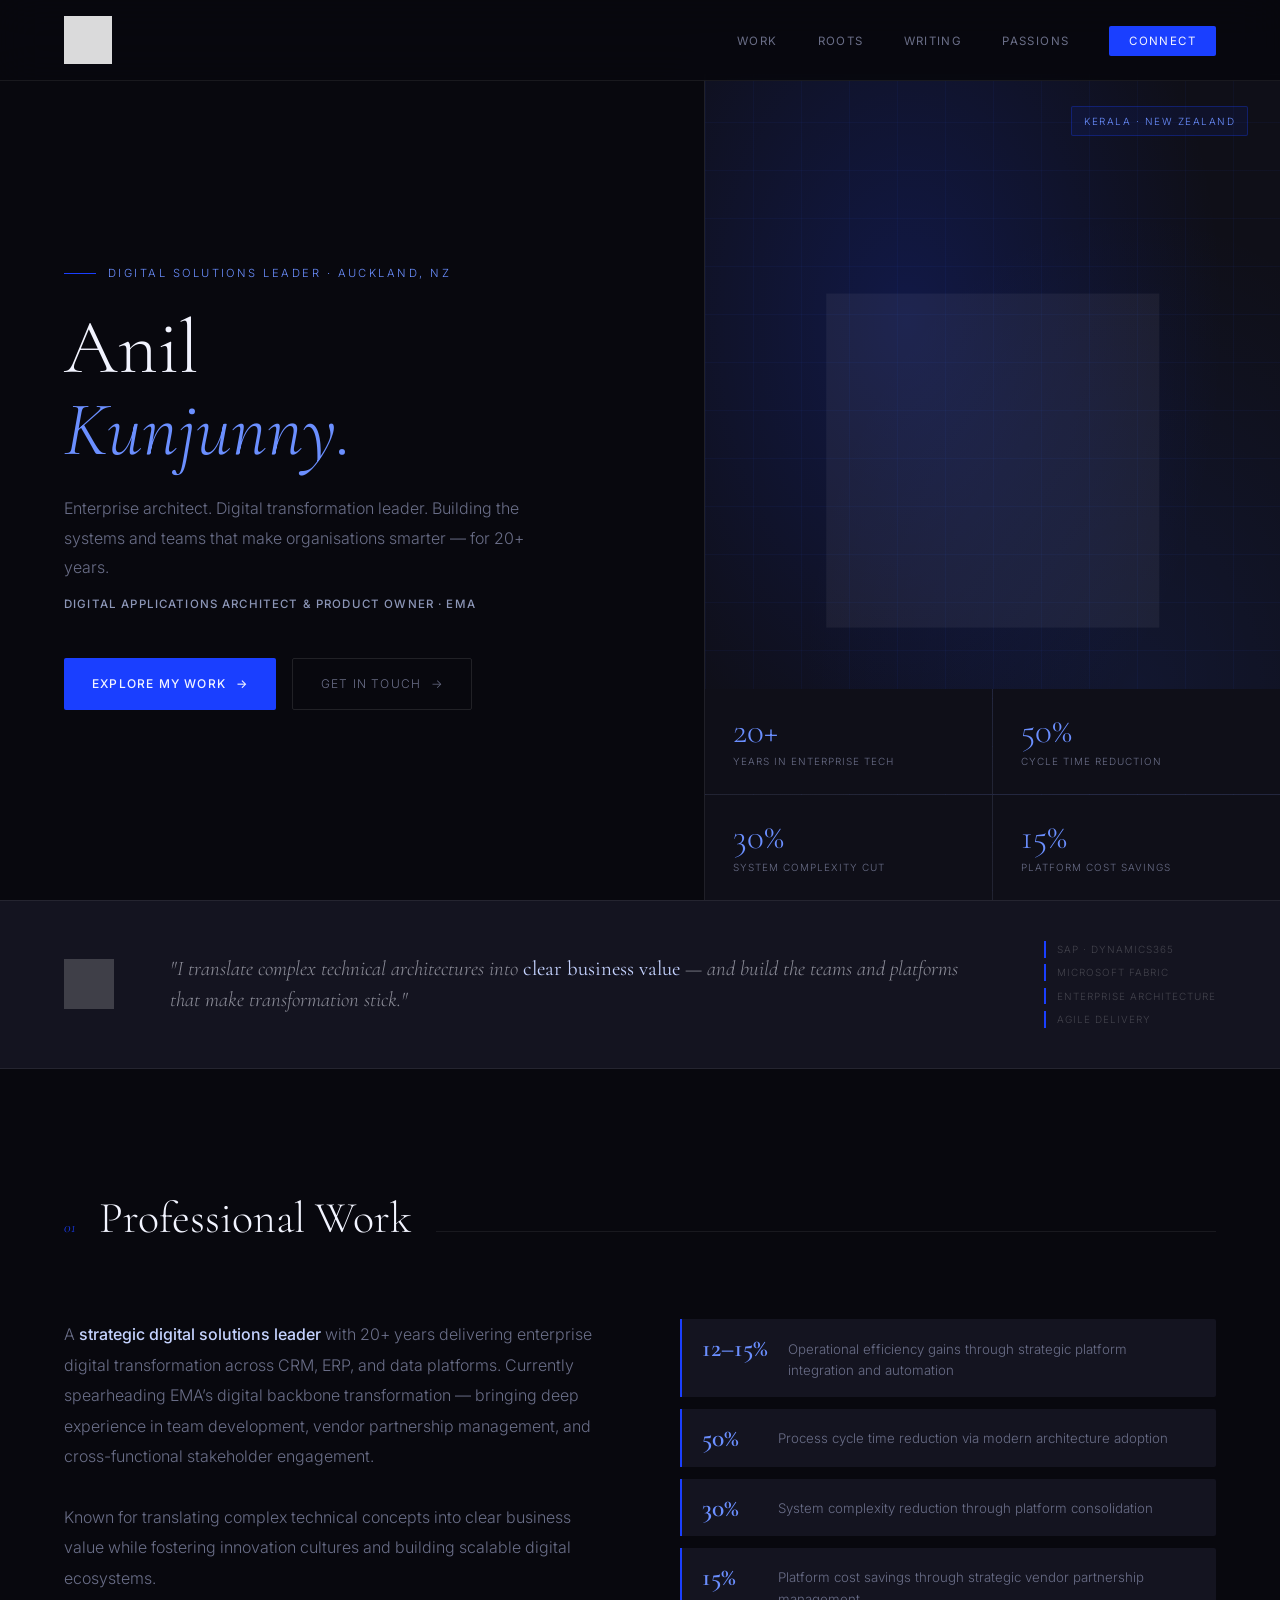
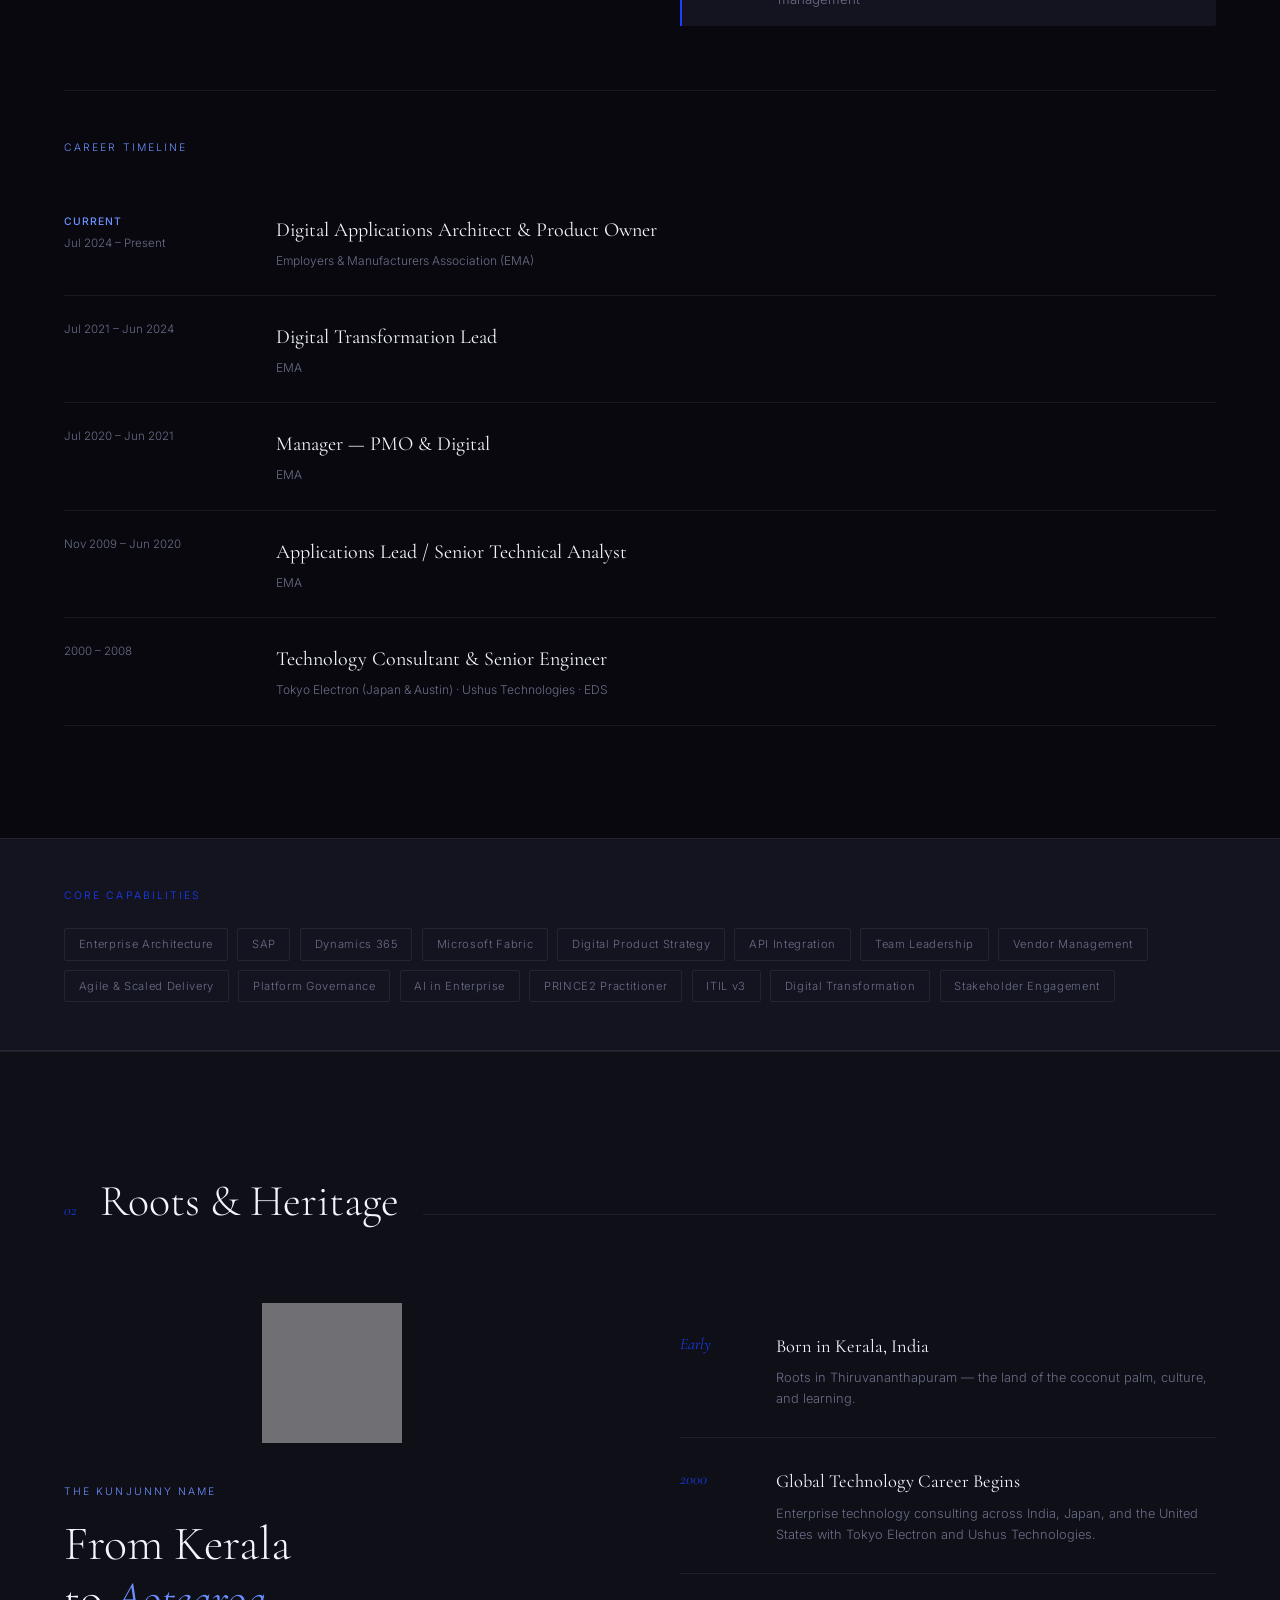
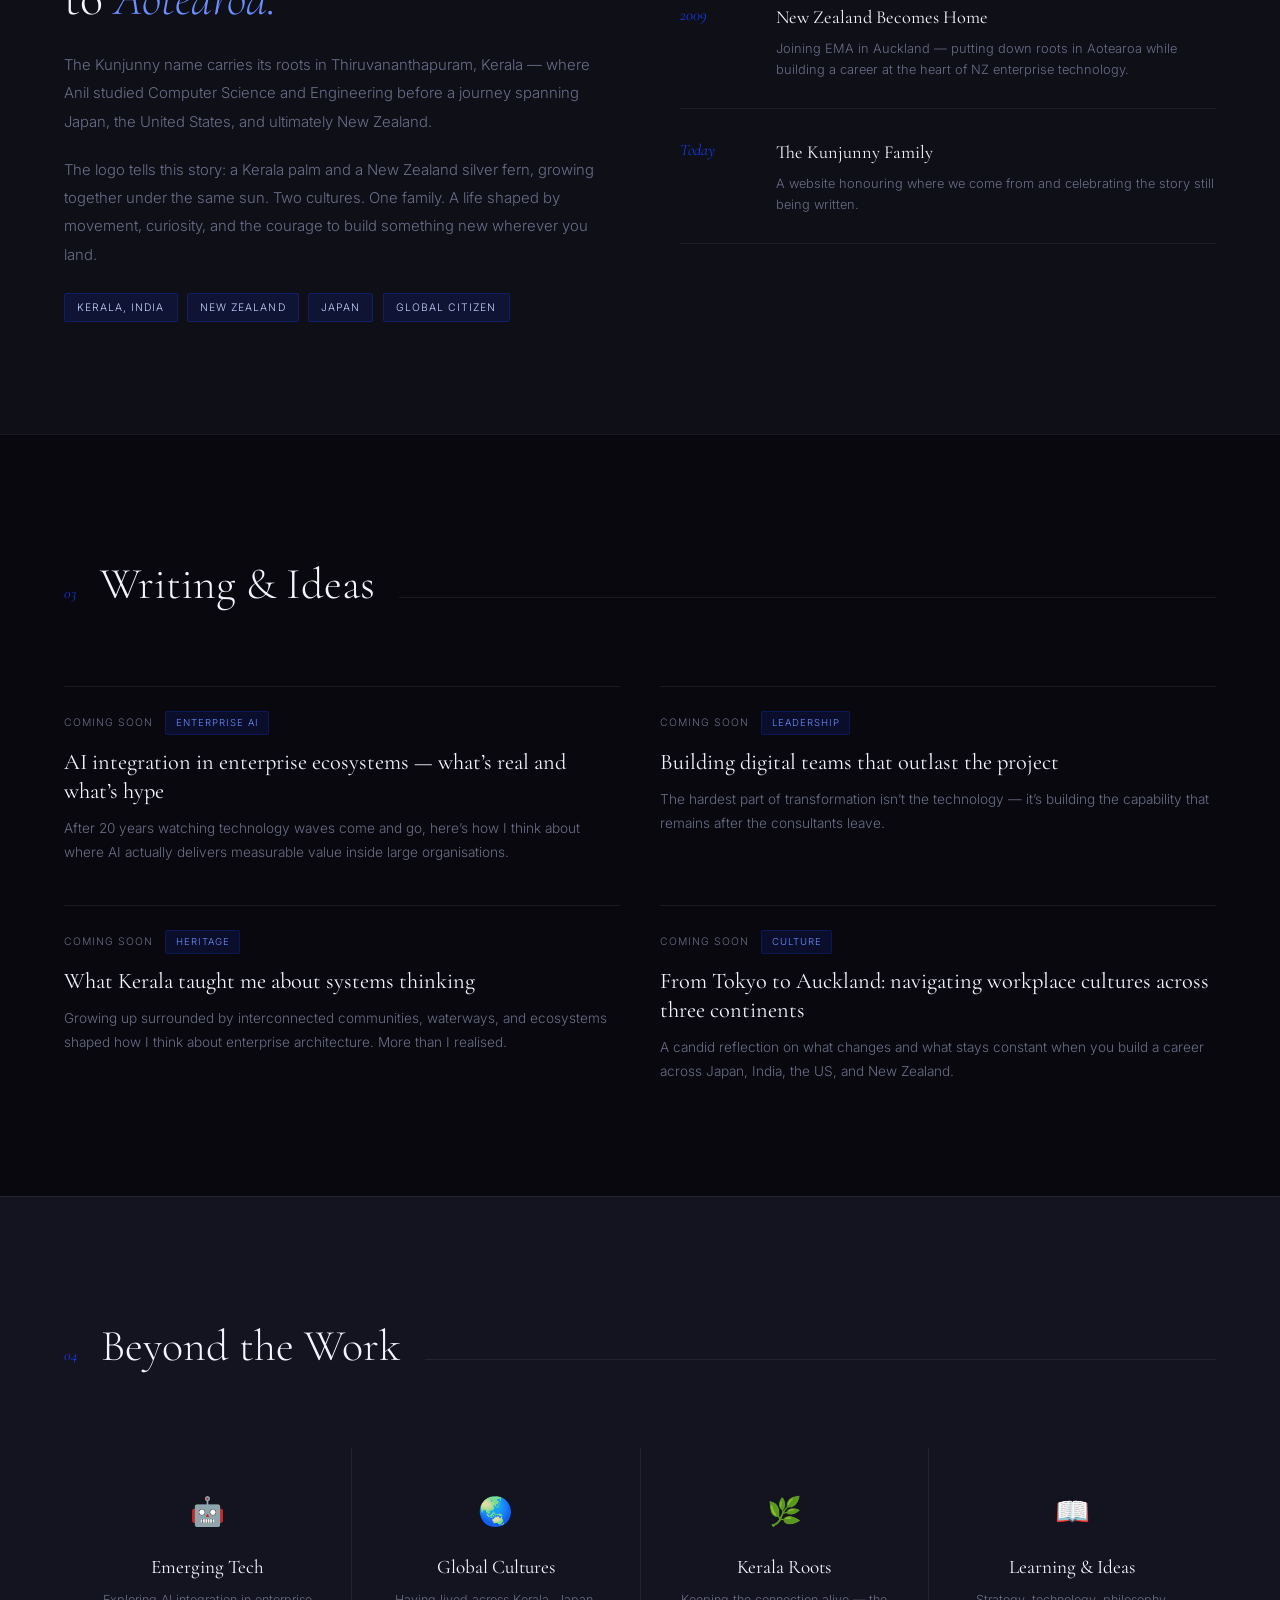
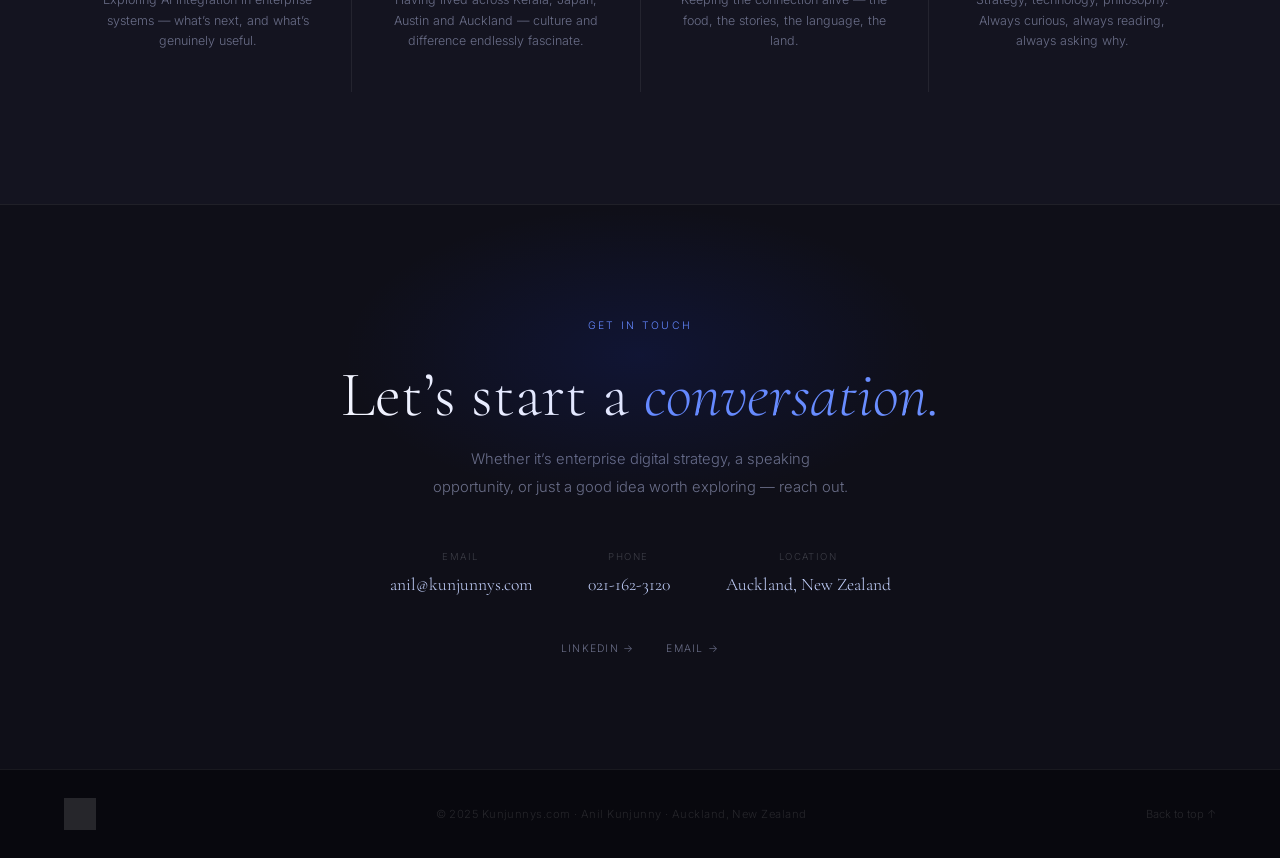
==== index.html @ 0f0575e3 "Add files via upload" ====
<!DOCTYPE html>
<html lang="en">
<head>
  <meta charset="UTF-8"/>
  <meta name="viewport" content="width=device-width,initial-scale=1.0"/>
  <title>Anil Kunjunny — Digital Solutions Leader</title>
  <link href="https://fonts.googleapis.com/css2?family=Cormorant+Garamond:ital,wght@0,300;0,400;0,600;1,300;1,400&family=Inter:wght@300;400;500;600&display=swap" rel="stylesheet"/>
  <style>
    *,*::before,*::after{box-sizing:border-box;margin:0;padding:0}
    :root{
      --black:#08080E;
      --black-mid:#0F0F18;
      --black-card:#141420;
      --black-hover:#1A1A28;
      --blue:#1A3FFF;
      --blue-mid:#2D5BFF;
      --blue-soft:#6B8FFF;
      --blue-pale:#C5D3FF;
      --blue-glow:rgba(26,63,255,0.12);
      --white:#F2F4FF;
      --muted:#6A6E88;
      --line:rgba(255,255,255,0.07);
    }
    html{scroll-behavior:smooth}
    body{background:var(--black);color:var(--white);font-family:'Inter',sans-serif;font-weight:300;line-height:1.7;overflow-x:hidden}

    /* NAV */
    nav{position:fixed;top:0;left:0;right:0;z-index:100;display:flex;justify-content:space-between;align-items:center;padding:1rem 4rem;background:rgba(8,8,14,0.93);backdrop-filter:blur(20px);border-bottom:1px solid var(--line);opacity:0;animation:fadeDown .8s ease .2s forwards}
    .nav-logo img{height:48px;width:auto;display:block;filter:brightness(0) invert(1);opacity:.85}
    .nav-links{display:flex;gap:2.5rem;list-style:none;align-items:center}
    .nav-links a{font-size:.72rem;font-weight:400;letter-spacing:.12em;text-transform:uppercase;color:var(--muted);text-decoration:none;transition:color .2s}
    .nav-links a:hover{color:var(--blue-soft)}
    .nav-cta{background:var(--blue)!important;color:var(--white)!important;padding:.5rem 1.25rem;border-radius:2px}
    .nav-cta:hover{background:var(--blue-mid)!important}

    /* HERO */
    .hero{min-height:100vh;display:grid;grid-template-columns:1.1fr .9fr;padding-top:74px}
    .hero-left{display:flex;flex-direction:column;justify-content:center;padding:6rem 4rem;opacity:0;animation:fadeUp 1s ease .5s forwards}
    .hero-eyebrow{font-size:.7rem;letter-spacing:.22em;text-transform:uppercase;color:var(--blue-soft);margin-bottom:1.5rem;display:flex;align-items:center;gap:.75rem}
    .hero-eyebrow::before{content:'';display:block;width:2rem;height:1px;background:var(--blue)}
    .hero-title{font-family:'Cormorant Garamond',serif;font-size:clamp(3.2rem,6vw,5.5rem);font-weight:300;line-height:1.06;color:var(--white);margin-bottom:1.5rem}
    .hero-title em{font-style:italic;color:var(--blue-soft)}
    .hero-subtitle{font-size:1rem;color:var(--muted);max-width:460px;line-height:1.85;margin-bottom:.75rem}
    .hero-role{font-size:.72rem;font-weight:500;letter-spacing:.1em;color:var(--blue-pale);margin-bottom:2.75rem;text-transform:uppercase;opacity:.7}
    .hero-actions{display:flex;gap:1rem;flex-wrap:wrap}
    .btn-primary{display:inline-flex;align-items:center;gap:.6rem;background:var(--blue);color:var(--white);text-decoration:none;padding:.9rem 1.75rem;font-size:.75rem;letter-spacing:.1em;text-transform:uppercase;font-weight:500;border-radius:2px;transition:background .2s,transform .2s,box-shadow .2s}
    .btn-primary:hover{background:var(--blue-mid);transform:translateY(-2px);box-shadow:0 8px 24px rgba(26,63,255,.35)}
    .btn-secondary{display:inline-flex;align-items:center;gap:.6rem;border:1px solid rgba(255,255,255,.1);color:var(--muted);text-decoration:none;padding:.9rem 1.75rem;font-size:.75rem;letter-spacing:.1em;text-transform:uppercase;border-radius:2px;transition:border-color .2s,color .2s}
    .btn-secondary:hover{border-color:var(--blue-soft);color:var(--blue-soft)}
    .btn-arrow{transition:transform .2s}
    .btn-primary:hover .btn-arrow,.btn-secondary:hover .btn-arrow{transform:translateX(4px)}

    .hero-right{position:relative;background:var(--black-mid);border-left:1px solid var(--line);overflow:hidden;opacity:0;animation:fadeIn 1.2s ease .7s forwards}
    .hero-bg-glow{position:absolute;inset:0;background:radial-gradient(ellipse at 35% 30%,rgba(26,63,255,.2) 0%,transparent 60%),radial-gradient(ellipse at 75% 75%,rgba(45,91,255,.1) 0%,transparent 55%)}
    .hero-grid-overlay{position:absolute;inset:0;background-image:linear-gradient(rgba(45,91,255,.05) 1px,transparent 1px),linear-gradient(90deg,rgba(45,91,255,.05) 1px,transparent 1px);background-size:48px 48px}
    .hero-logo-large{position:absolute;top:50%;left:50%;transform:translate(-50%,-58%);width:58%;opacity:.05;filter:brightness(0) invert(1)}
    .hero-tag{position:absolute;top:2rem;right:2rem;font-size:.62rem;letter-spacing:.15em;text-transform:uppercase;color:var(--blue-soft);border:1px solid rgba(26,63,255,.3);padding:.35rem .75rem;border-radius:2px;background:rgba(26,63,255,.08)}
    .hero-credentials{position:absolute;bottom:0;left:0;right:0;display:grid;grid-template-columns:1fr 1fr;gap:1px;background:var(--line)}
    .hero-cred{padding:1.5rem 1.75rem;background:var(--black-mid);transition:background .2s}
    .hero-cred:hover{background:var(--black-hover)}
    .hero-cred-num{font-family:'Cormorant Garamond',serif;font-size:2.2rem;font-weight:300;color:var(--blue-soft);line-height:1;margin-bottom:.3rem}
    .hero-cred-label{font-size:.62rem;letter-spacing:.1em;text-transform:uppercase;color:var(--muted)}

    /* ABOUT STRIP */
    .about-strip{background:var(--black-card);border-top:1px solid var(--line);border-bottom:1px solid var(--line);padding:2.5rem 4rem;display:flex;align-items:center;gap:3.5rem}
    .about-strip-logo{height:50px;filter:brightness(0) invert(1);opacity:.18;flex-shrink:0}
    .about-strip-text{font-family:'Cormorant Garamond',serif;font-size:1.3rem;font-style:italic;font-weight:300;color:rgba(242,244,255,.55);line-height:1.5;flex:1}
    .about-strip-text strong{font-style:normal;color:var(--blue-pale);font-weight:400}
    .about-strip-tags{display:flex;flex-direction:column;gap:.4rem;flex-shrink:0}
    .about-strip-tag{font-size:.62rem;letter-spacing:.1em;text-transform:uppercase;color:rgba(255,255,255,.2);border-left:2px solid var(--blue);padding-left:.7rem}

    /* SECTION SHARED */
    section{padding:7rem 4rem}
    .section-header{display:flex;align-items:baseline;gap:1.5rem;margin-bottom:4rem}
    .section-num{font-family:'Cormorant Garamond',serif;font-size:.95rem;color:var(--blue);font-style:italic}
    .section-title{font-family:'Cormorant Garamond',serif;font-size:clamp(1.8rem,3.5vw,2.75rem);font-weight:300;color:var(--white)}
    .section-line{flex:1;height:1px;background:var(--line);margin-bottom:.3rem}

    /* WORK */
    #work{background:var(--black)}
    .work-intro{display:grid;grid-template-columns:1fr 1fr;gap:5rem;margin-bottom:4rem}
    .work-summary{font-size:1rem;color:var(--muted);line-height:1.9}
    .work-summary strong{color:var(--blue-pale);font-weight:500}
    .work-achievements{display:flex;flex-direction:column;gap:.75rem}
    .achievement{display:flex;gap:1.25rem;align-items:flex-start;padding:1rem 1.25rem;background:var(--black-card);border-left:2px solid var(--blue);border-radius:0 2px 2px 0;transition:border-color .2s,background .2s}
    .achievement:hover{background:var(--black-hover);border-color:var(--blue-soft)}
    .achievement-num{font-family:'Cormorant Garamond',serif;font-size:1.6rem;font-weight:600;color:var(--blue-soft);line-height:1;flex-shrink:0;min-width:3.5rem}
    .achievement-text{font-size:.83rem;color:var(--muted);line-height:1.6;padding-top:.2rem}
    .work-timeline{border-top:1px solid var(--line);padding-top:3rem}
    .timeline-title{font-size:.65rem;letter-spacing:.2em;text-transform:uppercase;color:var(--blue-soft);margin-bottom:2rem}
    .timeline-item{display:grid;grid-template-columns:180px 1fr;gap:2rem;padding:1.5rem 0;border-bottom:1px solid var(--line);align-items:start}
    .timeline-period{font-size:.72rem;color:var(--muted)}
    .timeline-period em{display:block;color:var(--blue-soft);font-style:normal;font-weight:500;font-size:.65rem;letter-spacing:.1em;text-transform:uppercase;margin-bottom:.25rem}
    .timeline-role{font-family:'Cormorant Garamond',serif;font-size:1.25rem;font-weight:400;color:var(--white);margin-bottom:.25rem}
    .timeline-org{font-size:.75rem;color:var(--muted)}

    /* SKILLS STRIP */
    .skills-strip{background:var(--black-card);border-top:1px solid var(--line);border-bottom:1px solid var(--line);padding:3rem 4rem}
    .skills-strip-label{font-size:.65rem;letter-spacing:.2em;text-transform:uppercase;color:var(--blue);margin-bottom:1.5rem}
    .skills-tags{display:flex;flex-wrap:wrap;gap:.6rem}
    .skill-tag{font-size:.7rem;letter-spacing:.06em;color:var(--muted);border:1px solid var(--line);padding:.35rem .85rem;border-radius:2px;transition:border-color .2s,color .2s,background .2s;cursor:default}
    .skill-tag:hover{border-color:var(--blue);color:var(--blue-pale);background:var(--blue-glow)}

    /* ROOTS */
    #roots{background:var(--black-mid);border-top:1px solid var(--line)}
    .roots-inner{display:grid;grid-template-columns:1fr 1fr;gap:5rem;align-items:start}
    .roots-logo-container{display:flex;justify-content:center;margin-bottom:2.5rem}
    .roots-logo{width:140px;filter:brightness(0) invert(1);opacity:.4}
    .roots-story-label{font-size:.65rem;letter-spacing:.2em;text-transform:uppercase;color:var(--blue-soft);margin-bottom:1rem}
    .roots-headline{font-family:'Cormorant Garamond',serif;font-size:clamp(2rem,4vw,3rem);font-weight:300;line-height:1.15;color:var(--white);margin-bottom:1.5rem}
    .roots-headline em{font-style:italic;color:var(--blue-soft)}
    .roots-body{font-size:.93rem;color:var(--muted);line-height:1.9;margin-bottom:1.25rem}
    .roots-heritage-tags{display:flex;gap:.6rem;flex-wrap:wrap;margin-top:1.5rem}
    .heritage-tag{font-size:.65rem;letter-spacing:.1em;text-transform:uppercase;border:1px solid rgba(26,63,255,.25);color:var(--blue-pale);padding:.3rem .75rem;border-radius:2px;background:var(--blue-glow)}
    .roots-milestone{padding:1.75rem 0;border-bottom:1px solid var(--line);display:grid;grid-template-columns:72px 1fr;gap:1.5rem;align-items:start}
    .roots-milestone-year{font-family:'Cormorant Garamond',serif;font-size:1rem;font-style:italic;color:var(--blue)}
    .roots-milestone-title{font-family:'Cormorant Garamond',serif;font-size:1.15rem;font-weight:400;color:var(--white);margin-bottom:.3rem}
    .roots-milestone-desc{font-size:.8rem;color:var(--muted);line-height:1.65}

    /* WRITING */
    #writing{background:var(--black);border-top:1px solid var(--line)}
    .writing-grid{display:grid;grid-template-columns:1fr 1fr;gap:2.5rem}
    .writing-post{border-top:1px solid var(--line);padding-top:1.5rem;cursor:pointer;transition:border-color .2s}
    .writing-post:hover{border-color:var(--blue)}
    .writing-post-meta{display:flex;gap:.75rem;align-items:center;margin-bottom:.75rem}
    .writing-post-date{font-size:.65rem;letter-spacing:.1em;text-transform:uppercase;color:var(--muted)}
    .writing-post-tag{font-size:.6rem;letter-spacing:.1em;text-transform:uppercase;background:var(--blue-glow);color:var(--blue-soft);border:1px solid rgba(26,63,255,.2);padding:.18rem .6rem;border-radius:2px}
    .writing-post-title{font-family:'Cormorant Garamond',serif;font-size:1.4rem;font-weight:400;color:var(--white);line-height:1.3;margin-bottom:.75rem;transition:color .2s}
    .writing-post:hover .writing-post-title{color:var(--blue-soft)}
    .writing-post-excerpt{font-size:.85rem;color:var(--muted);line-height:1.75}

    /* PASSIONS */
    #passions{background:var(--black-card);border-top:1px solid var(--line)}
    .passions-grid{display:grid;grid-template-columns:repeat(4,1fr);gap:1px;background:var(--line)}
    .passion-item{background:var(--black-card);padding:2.5rem 2rem;text-align:center;transition:background .3s}
    .passion-item:hover{background:var(--black-hover)}
    .passion-icon{font-size:1.75rem;display:block;margin-bottom:1rem}
    .passion-name{font-family:'Cormorant Garamond',serif;font-size:1.2rem;font-weight:400;color:var(--white);margin-bottom:.4rem}
    .passion-desc{font-size:.78rem;color:var(--muted);line-height:1.65}

    /* CONNECT */
    #connect{background:var(--black-mid);border-top:1px solid var(--line);text-align:center;padding:7rem 4rem;position:relative;overflow:hidden}
    #connect::before{content:'';position:absolute;top:0;left:50%;transform:translateX(-50%);width:600px;height:300px;background:radial-gradient(ellipse,rgba(26,63,255,.12) 0%,transparent 70%);pointer-events:none}
    .connect-eyebrow{font-size:.65rem;letter-spacing:.22em;text-transform:uppercase;color:var(--blue-soft);margin-bottom:1.5rem}
    .connect-title{font-family:'Cormorant Garamond',serif;font-size:clamp(2.5rem,5vw,4rem);font-weight:300;color:var(--white);margin-bottom:1rem;line-height:1.12}
    .connect-title em{font-style:italic;color:var(--blue-soft)}
    .connect-sub{font-size:.92rem;color:var(--muted);max-width:420px;margin:0 auto 3rem;line-height:1.85}
    .connect-details{display:flex;justify-content:center;gap:3.5rem;margin-bottom:2.5rem;flex-wrap:wrap}
    .connect-detail-label{font-size:.6rem;letter-spacing:.15em;text-transform:uppercase;color:rgba(242,244,255,.2);margin-bottom:.3rem}
    .connect-detail-value{font-family:'Cormorant Garamond',serif;font-size:1.1rem;color:var(--blue-pale)}
    .connect-detail-value a{color:inherit;text-decoration:none;transition:color .2s}
    .connect-detail-value a:hover{color:var(--blue-soft)}
    .connect-socials{display:flex;justify-content:center;gap:2rem}
    .connect-social-link{font-size:.65rem;letter-spacing:.12em;text-transform:uppercase;color:var(--muted);text-decoration:none;transition:color .2s}
    .connect-social-link:hover{color:var(--blue-soft)}

    /* FOOTER */
    footer{background:var(--black);border-top:1px solid var(--line);padding:1.75rem 4rem;display:flex;justify-content:space-between;align-items:center}
    footer img{height:32px;filter:brightness(0) invert(1);opacity:.12}
    footer p{font-size:.7rem;color:rgba(255,255,255,.12);letter-spacing:.04em}
    footer a{font-size:.7rem;color:rgba(255,255,255,.12);text-decoration:none;transition:color .2s}
    footer a:hover{color:var(--blue-soft)}

    @keyframes fadeDown{from{opacity:0;transform:translateY(-12px)}to{opacity:1;transform:translateY(0)}}
    @keyframes fadeUp{from{opacity:0;transform:translateY(28px)}to{opacity:1;transform:translateY(0)}}
    @keyframes fadeIn{from{opacity:0}to{opacity:1}}
    .reveal{opacity:0;transform:translateY(18px);transition:opacity .75s ease,transform .75s ease}
    .reveal.visible{opacity:1;transform:translateY(0)}

    @media(max-width:900px){
      nav{padding:1rem 1.5rem}
      .nav-links{gap:1.25rem}
      .nav-cta{display:none}
      .hero{grid-template-columns:1fr}
      .hero-right{min-height:50vh}
      .hero-left{padding:4rem 2rem}
      section{padding:5rem 2rem}
      .about-strip{flex-direction:column;gap:2rem;padding:3rem 2rem}
      .work-intro{grid-template-columns:1fr;gap:3rem}
      .timeline-item{grid-template-columns:1fr;gap:.25rem}
      .roots-inner{grid-template-columns:1fr;gap:3rem}
      .writing-grid{grid-template-columns:1fr}
      .passions-grid{grid-template-columns:1fr 1fr}
      .skills-strip{padding:3rem 2rem}
      footer{flex-direction:column;gap:.75rem;text-align:center}
    }
  </style>
</head>
<body>

<nav>
  <a href="#" class="nav-logo"><img src="[data-uri]" alt="Kunjunnys"/></a>
  <ul class="nav-links">
    <li><a href="#work">Work</a></li>
    <li><a href="#roots">Roots</a></li>
    <li><a href="#writing">Writing</a></li>
    <li><a href="#passions">Passions</a></li>
    <li><a href="#connect" class="nav-cta">Connect</a></li>
  </ul>
</nav>

<div class="hero" id="home">
  <div class="hero-left">
    <div class="hero-eyebrow">Digital Solutions Leader &middot; Auckland, NZ</div>
    <h1 class="hero-title">Anil<br><em>Kunjunny.</em></h1>
    <p class="hero-subtitle">Enterprise architect. Digital transformation leader. Building the systems and teams that make organisations smarter &mdash; for 20+ years.</p>
    <p class="hero-role">Digital Applications Architect &amp; Product Owner &middot; EMA</p>
    <div class="hero-actions">
      <a href="#work" class="btn-primary">Explore my work <span class="btn-arrow">&rarr;</span></a>
      <a href="#connect" class="btn-secondary">Get in touch <span class="btn-arrow">&rarr;</span></a>
    </div>
  </div>
  <div class="hero-right">
    <div class="hero-bg-glow"></div>
    <div class="hero-grid-overlay"></div>
    <img class="hero-logo-large" src="[data-uri]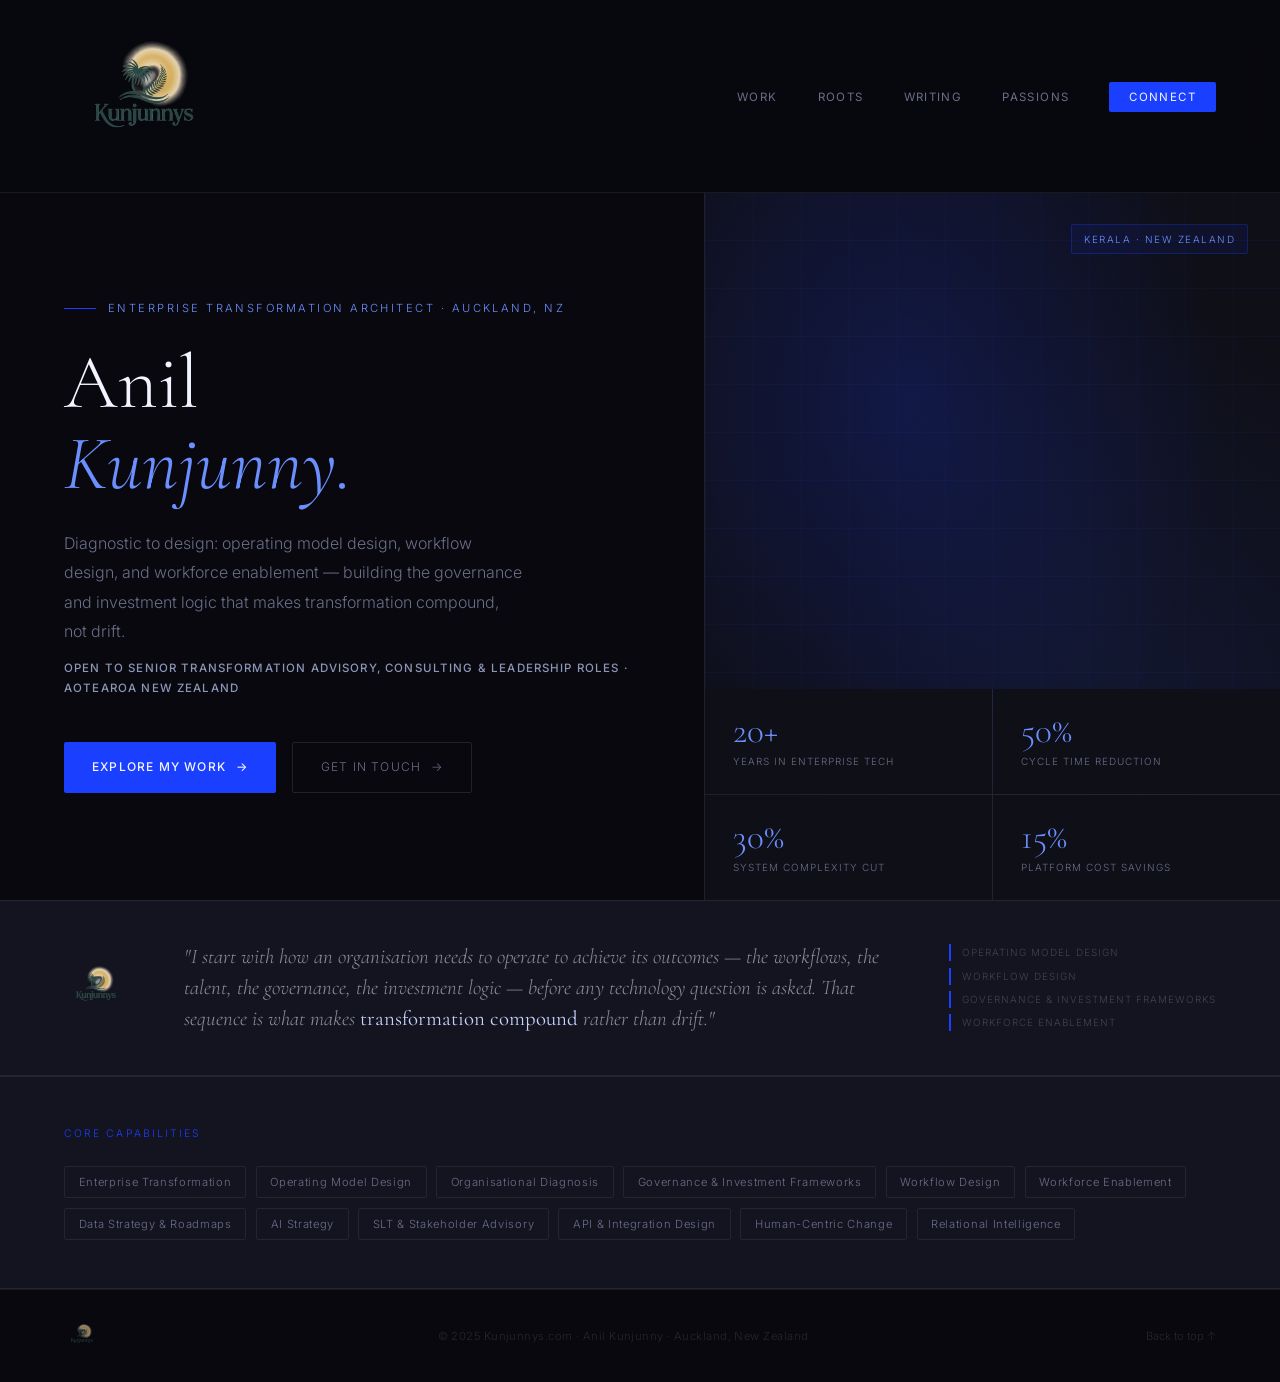
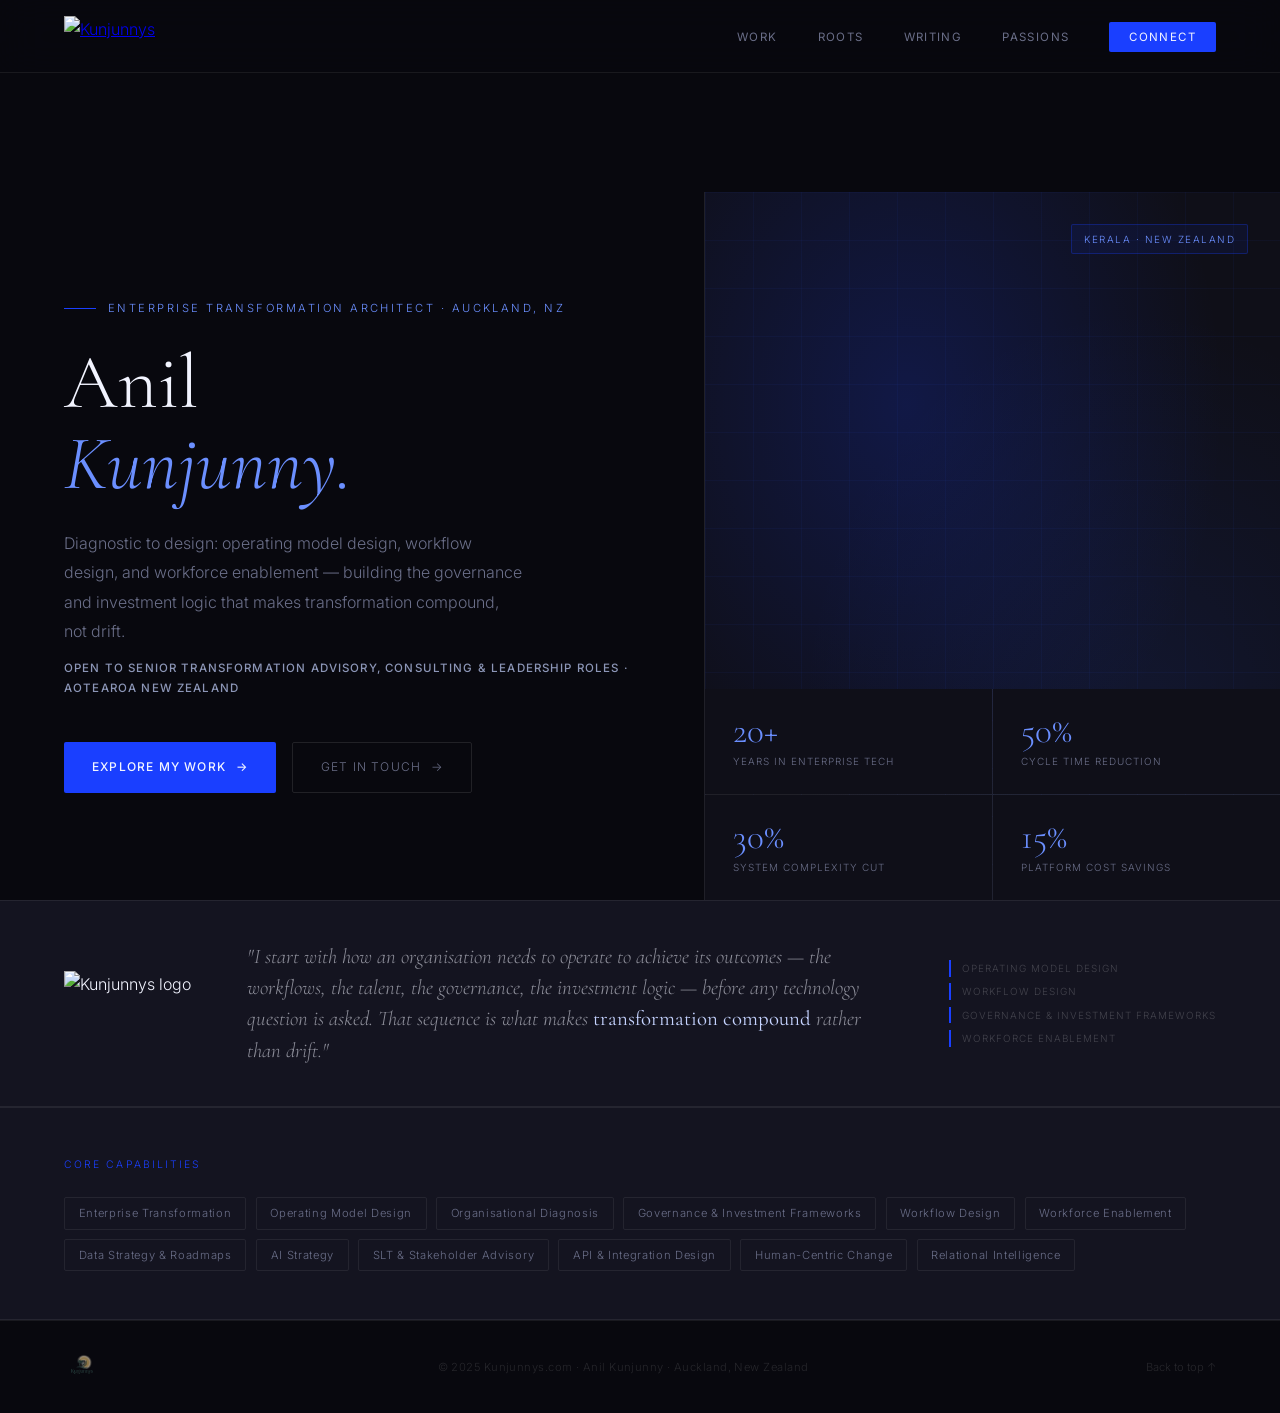
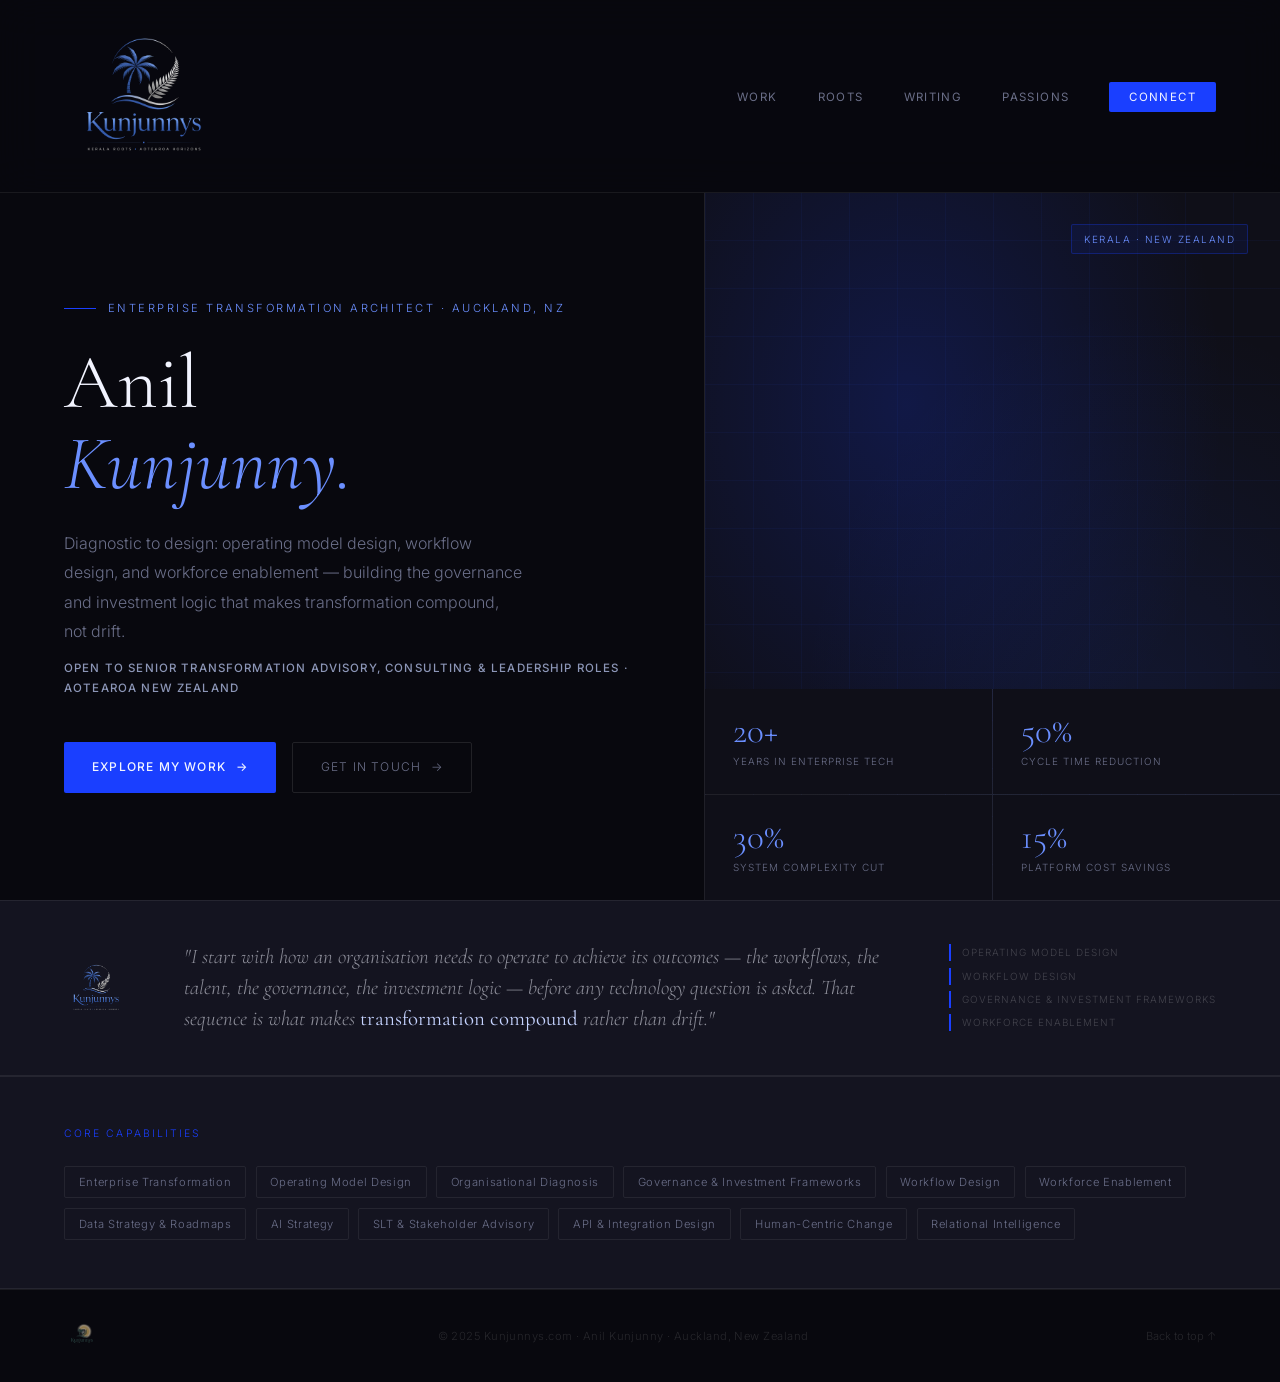
